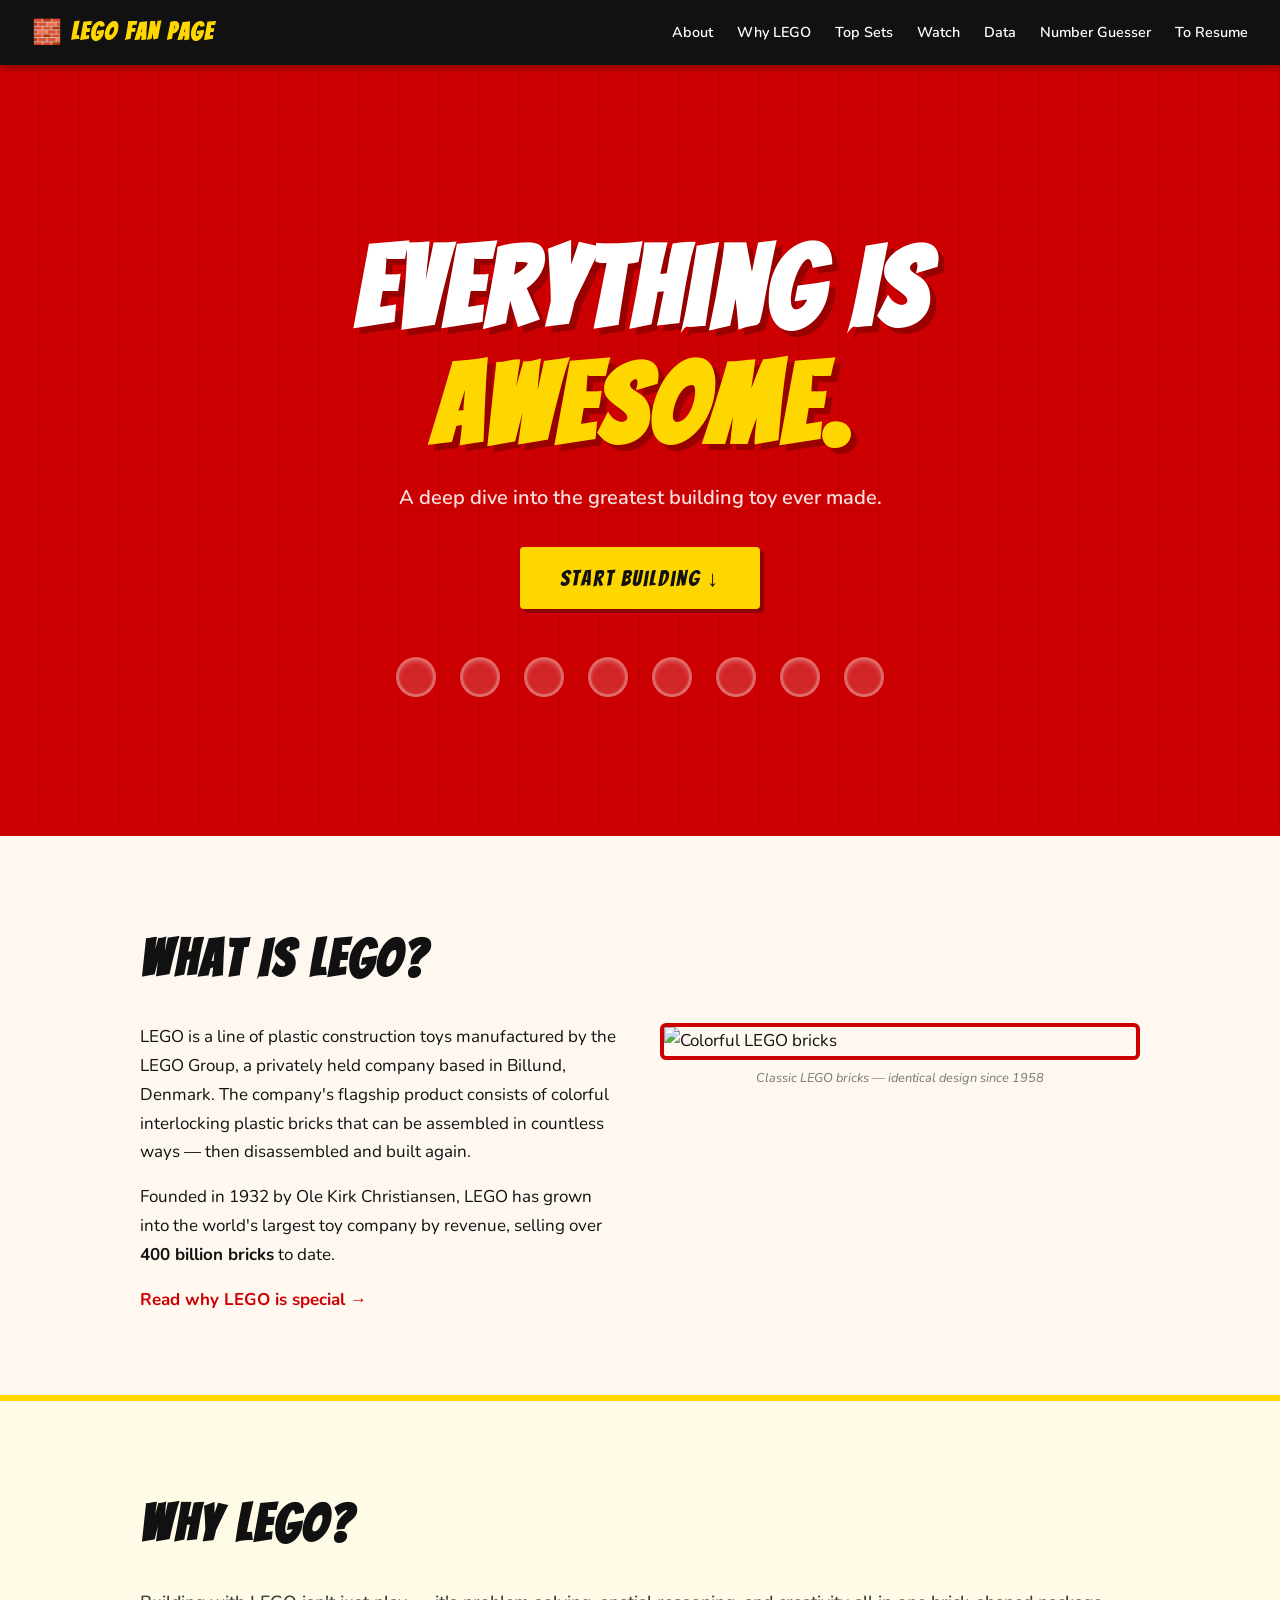
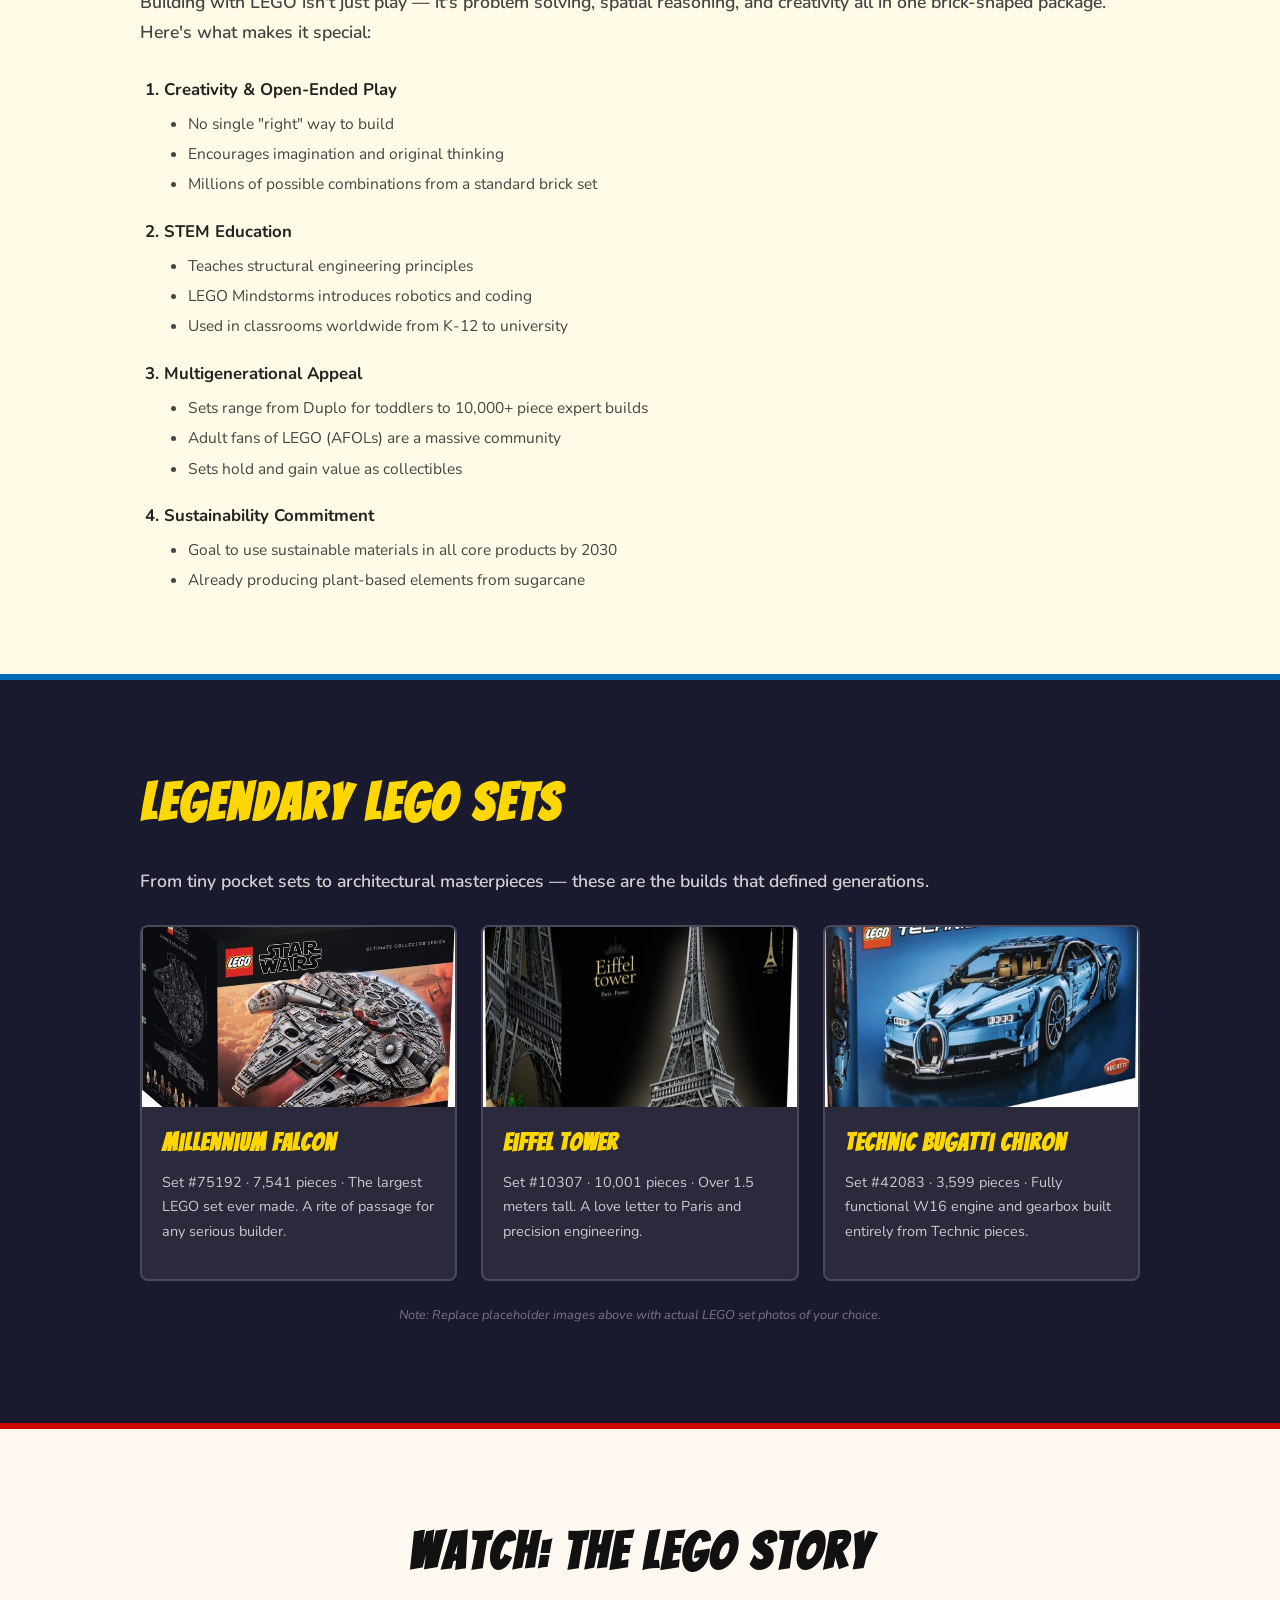
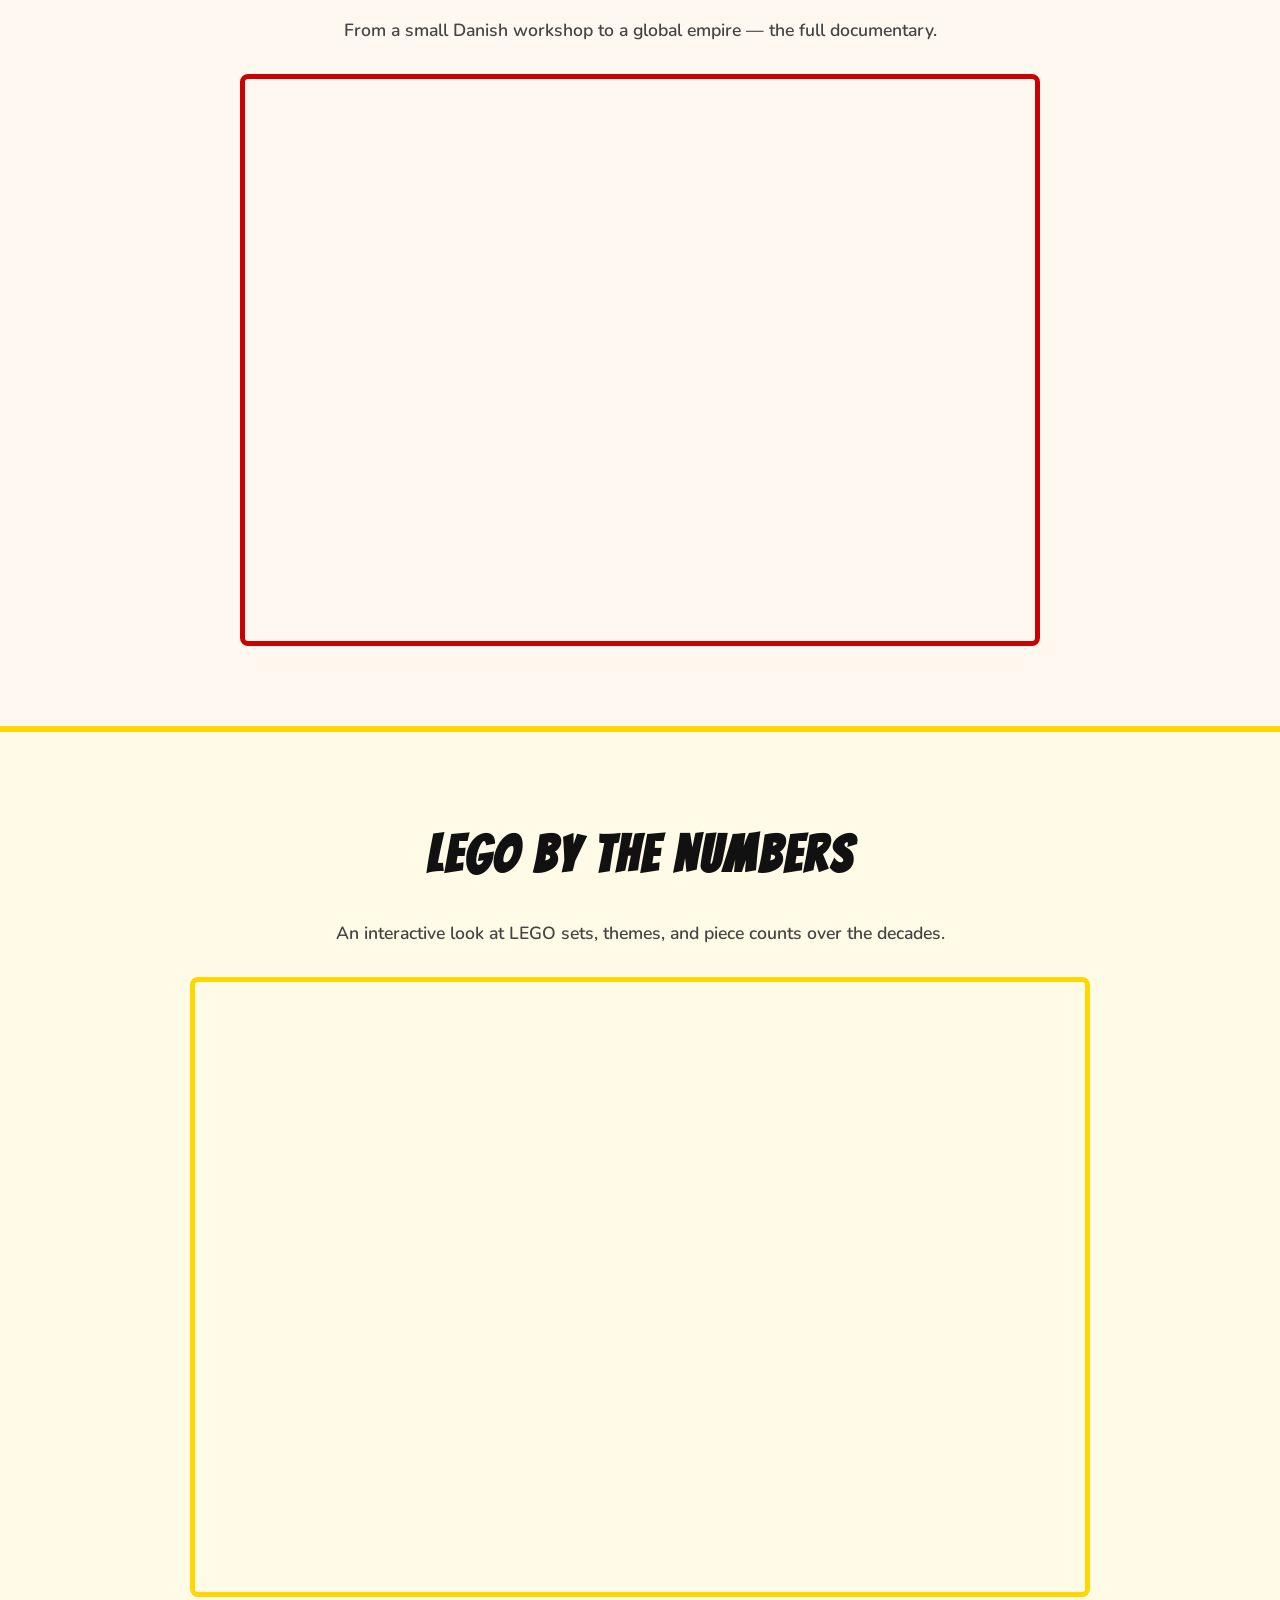
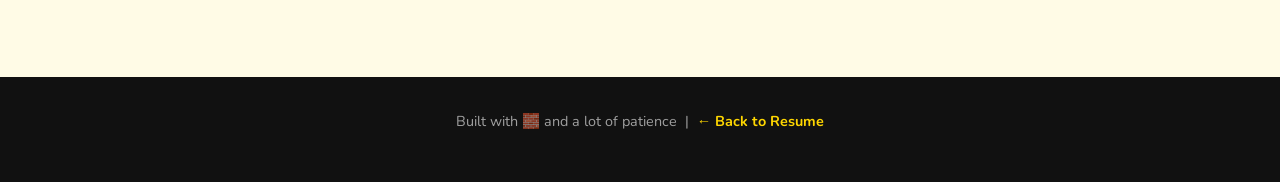
==== legos.html @ 90eaa59e "Add files via upload" ====
<!DOCTYPE html>
<html lang="en">
<head>
  <meta charset="UTF-8" />
  <meta name="viewport" content="width=device-width, initial-scale=1.0" />
  <title>The World of LEGO</title>
  <link rel="stylesheet" href="css/legos.css" />
  <link href="https://fonts.googleapis.com/css2?family=Bangers&family=Nunito:wght@400;600;700&display=swap" rel="stylesheet" />
</head>
<body>

  <!-- NAV -->
  <nav class="topnav">
    <span class="nav-logo">🧱 LEGO FAN PAGE</span>
    <div class="nav-links">
      <a href="#about">About</a>
      <a href="#why-lego">Why LEGO</a>
      <a href="#sets">Top Sets</a>
      <a href="#video">Watch</a>
      <a href="#data">Data</a>
      <a href="numberGuesser.html">Number Guesser</a>
      <a href="index.html">To Resume</a>
    </div>
  </nav>

  <!-- HERO -->
  <header class="hero">
    <div class="hero-inner">
      <h1 class="hero-title">Everything Is<br><span class="yellow">AWESOME.</span></h1>
      <p class="hero-sub">A deep dive into the greatest building toy ever made.</p>
      <a href="#about" class="btn-hero">Start Building ↓</a>
    </div>
    <div class="hero-studs">
      <div class="stud"></div><div class="stud"></div><div class="stud"></div>
      <div class="stud"></div><div class="stud"></div><div class="stud"></div>
      <div class="stud"></div><div class="stud"></div>
    </div>
  </header>

  <!-- ABOUT -->
  <div id="about" class="section section-red">
    <div class="container">
      <h2>What Is LEGO?</h2>
      <div class="two-col">
        <div>
          <p>LEGO is a line of plastic construction toys manufactured by the LEGO Group, a privately held company based in Billund, Denmark. The company's flagship product consists of colorful interlocking plastic bricks that can be assembled in countless ways — then disassembled and built again.</p>
          <p>Founded in 1932 by Ole Kirk Christiansen, LEGO has grown into the world's largest toy company by revenue, selling over <strong>400 billion bricks</strong> to date.</p>
          <a href="#why-lego" class="anchor-link">Read why LEGO is special →</a>
        </div>
        <div class="img-card">
          <img src="https://upload.wikimedia.org/wikipedia/commons/thumb/1/19/Lego_bricks.jpg/1280px-Lego_bricks.jpg" alt="Colorful LEGO bricks" />
          <span class="img-caption">Classic LEGO bricks — identical design since 1958</span>
        </div>
      </div>
    </div>
  </div>

  <!-- WHY LEGO (anchor target) -->
  <div id="why-lego" class="section section-yellow">
    <div class="container">
      <h2>Why LEGO?</h2>
      <p class="lead">Building with LEGO isn't just play — it's problem solving, spatial reasoning, and creativity all in one brick-shaped package. Here's what makes it special:</p>

      <!-- REQUIREMENT: Ordered list containing an unordered list -->
      <ol class="main-list">
        <li>
          <strong>Creativity & Open-Ended Play</strong>
          <ul class="sub-list">
            <li>No single "right" way to build</li>
            <li>Encourages imagination and original thinking</li>
            <li>Millions of possible combinations from a standard brick set</li>
          </ul>
        </li>
        <li>
          <strong>STEM Education</strong>
          <ul class="sub-list">
            <li>Teaches structural engineering principles</li>
            <li>LEGO Mindstorms introduces robotics and coding</li>
            <li>Used in classrooms worldwide from K-12 to university</li>
          </ul>
        </li>
        <li>
          <strong>Multigenerational Appeal</strong>
          <ul class="sub-list">
            <li>Sets range from Duplo for toddlers to 10,000+ piece expert builds</li>
            <li>Adult fans of LEGO (AFOLs) are a massive community</li>
            <li>Sets hold and gain value as collectibles</li>
          </ul>
        </li>
        <li>
          <strong>Sustainability Commitment</strong>
          <ul class="sub-list">
            <li>Goal to use sustainable materials in all core products by 2030</li>
            <li>Already producing plant-based elements from sugarcane</li>
          </ul>
        </li>
      </ol>
    </div>
  </div>

  <!-- TOP SETS -->
  <div id="sets" class="section section-dark">
    <div class="container">
      <h2>Legendary LEGO Sets</h2>
      <p class="lead">From tiny pocket sets to architectural masterpieces — these are the builds that defined generations.</p>
      <div class="card-grid">

        <div class="set-card">
          <img src="assets/img/millenniumFalcon.jpg" alt="LEGO Millennium Falcon placeholder" />
          <div class="set-info">
            <h3>Millennium Falcon</h3>
            <p>Set #75192 · 7,541 pieces · The largest LEGO set ever made. A rite of passage for any serious builder.</p>
          </div>
        </div>

        <div class="set-card">
          <img src="assets/img/eiffelTower.jpg" alt="LEGO Eiffel Tower placeholder" />
          <div class="set-info">
            <h3>Eiffel Tower</h3>
            <p>Set #10307 · 10,001 pieces · Over 1.5 meters tall. A love letter to Paris and precision engineering.</p>
          </div>
        </div>

        <div class="set-card">
          <img src="assets/img/bugatti.jpg" alt="LEGO Technic Bugatti placeholder" />
          <div class="set-info">
            <h3>Technic Bugatti Chiron</h3>
            <p>Set #42083 · 3,599 pieces · Fully functional W16 engine and gearbox built entirely from Technic pieces.</p>
          </div>
        </div>

      </div>
      <p class="img-note">Note: Replace placeholder images above with actual LEGO set photos of your choice.</p>
    </div>
  </div>

  <!-- VIDEO -->
  <div id="video" class="section section-red">
    <div class="container center">
      <h2>Watch: The LEGO Story</h2>
      <p class="lead">From a small Danish workshop to a global empire — the full documentary.</p>
      <!-- REQUIREMENT: Embedded YouTube video -->
      <div class="video-wrapper">
        <iframe
          width="560" height="315"
          src="https://www.youtube.com/embed/NdDU_BBJW9Y"
          title="The LEGO Story"
          frameborder="0"
          allow="accelerometer; autoplay; clipboard-write; encrypted-media; gyroscope; picture-in-picture"
          allowfullscreen>
        </iframe>
      </div>
    </div>
  </div>

  <!-- TABLEAU DATA -->
  <div id="data" class="section section-yellow">
    <div class="container center">
      <h2>LEGO By The Numbers</h2>
      <p class="lead">An interactive look at LEGO sets, themes, and piece counts over the decades.</p>
      <!-- REQUIREMENT: Live Tableau embed -->
      <div class="tableau-wrapper">
        <div class='tableauPlaceholder' id='viz1' style='position:relative'>
          <noscript>
            <a href='#'>
              <img alt='LEGO Data' src='https://public.tableau.com/static/images/Le/LegoSetDatabase/Dashboard1/1_rss.png' style='border: none' />
            </a>
          </noscript>
          <object class='tableauViz' style='display:none;'>
            <param name='host_url' value='https%3A%2F%2Fpublic.tableau.com%2F' />
            <param name='embed_code_version' value='3' />
            <param name='site_root' value='' />
            <param name='name' value='LegoSetDatabase/Dashboard1' />
            <param name='tabs' value='no' />
            <param name='toolbar' value='yes' />
            <param name='static_image' value='https://public.tableau.com/static/images/Le/LegoSetDatabase/Dashboard1/1.png' />
            <param name='animate_transition' value='yes' />
            <param name='display_static_image' value='yes' />
            <param name='display_spinner' value='yes' />
            <param name='display_overlay' value='yes' />
            <param name='display_count' value='yes' />
            <param name='language' value='en-US' />
          </object>
        </div>
        <script type='text/javascript'>
          var divElement = document.getElementById('viz1');
          var vizElement = divElement.getElementsByTagName('object')[0];
          vizElement.style.width = '100%';
          vizElement.style.height = '600px';
          var scriptElement = document.createElement('script');
          scriptElement.src = 'https://public.tableau.com/javascripts/api/viz_v1.js';
          vizElement.parentNode.insertBefore(scriptElement, vizElement);
        </script>
      </div>
    </div>
  </div>

  <!-- FOOTER -->
  <footer class="footer">
    <p>Built with 🧱 and a lot of patience &nbsp;|&nbsp; <a href="index.html">← Back to Resume</a></p>
  </footer>

</body>
</html>
---- css/legos.css ----
/* =============================================
   legos.css — From-scratch LEGO fan page styles
   ============================================= */

/* --- CSS Variables & Reset --- */
*, *::before, *::after {
  box-sizing: border-box;
  margin: 0;
  padding: 0;
}

:root {
  --lego-red: #CC0000;
  --lego-yellow: #FFD700;
  --lego-blue: #006CB7;
  --lego-dark: #1a1a2e;
  --lego-black: #111111;
  --lego-white: #FFFFFF;
  --font-display: 'Bangers', cursive;
  --font-body: 'Nunito', sans-serif;
}

/* --- Base --- */
body {
  font-family: var(--font-body);
  font-size: 17px;
  line-height: 1.7;
  color: var(--lego-black);
  background-color: #f7f3eb;
}

/* --- NAV --- */
.topnav {
  position: sticky;
  top: 0;
  z-index: 100;
  background-color: var(--lego-black);
  color: var(--lego-white);
  display: flex;
  align-items: center;
  justify-content: space-between;
  padding: 0.75rem 2rem;
  font-family: var(--font-body);
  font-weight: 700;
  box-shadow: 0 2px 8px rgba(0,0,0,0.4);
}

.nav-logo {
  font-family: var(--font-display);
  font-size: 1.5rem;
  letter-spacing: 2px;
  color: var(--lego-yellow);
}

.nav-links {
  display: flex;
  gap: 1.5rem;
  flex-wrap: wrap;
}

.nav-links a {
  color: var(--lego-white);
  text-decoration: none;
  font-size: 0.9rem;
  font-weight: 600;
  transition: color 0.2s;
}

.nav-links a:hover {
  color: var(--lego-yellow);
}

/* --- HERO --- */
.hero {
  background-color: var(--lego-red);
  background-image:
    repeating-linear-gradient(
      0deg, transparent, transparent 39px,
      rgba(0,0,0,0.08) 39px, rgba(0,0,0,0.08) 40px
    ),
    repeating-linear-gradient(
      90deg, transparent, transparent 39px,
      rgba(0,0,0,0.08) 39px, rgba(0,0,0,0.08) 40px
    );
  min-height: 85vh;
  display: flex;
  flex-direction: column;
  align-items: center;
  justify-content: center;
  text-align: center;
  padding: 4rem 2rem 2rem;
  position: relative;
  overflow: hidden;
}

.hero-inner {
  position: relative;
  z-index: 2;
}

.hero-title {
  font-family: var(--font-display);
  font-size: clamp(3.5rem, 10vw, 7rem);
  color: var(--lego-white);
  letter-spacing: 4px;
  line-height: 1.05;
  text-shadow: 6px 6px 0 rgba(0,0,0,0.25);
}

.hero-title .yellow {
  color: var(--lego-yellow);
}

.hero-sub {
  font-size: 1.25rem;
  color: rgba(255,255,255,0.88);
  margin: 1rem 0 2rem;
  font-weight: 600;
}

.btn-hero {
  display: inline-block;
  background-color: var(--lego-yellow);
  color: var(--lego-black);
  font-family: var(--font-display);
  font-size: 1.4rem;
  letter-spacing: 2px;
  padding: 0.75rem 2.5rem;
  border-radius: 4px;
  text-decoration: none;
  transition: transform 0.15s, box-shadow 0.15s;
  box-shadow: 4px 4px 0 rgba(0,0,0,0.3);
}

.btn-hero:hover {
  transform: translateY(-2px);
  box-shadow: 6px 6px 0 rgba(0,0,0,0.3);
}

/* Decorative studs row */
.hero-studs {
  display: flex;
  gap: 24px;
  margin-top: 3rem;
  position: relative;
  z-index: 2;
}

.stud {
  width: 40px;
  height: 40px;
  background: rgba(255,255,255,0.15);
  border: 3px solid rgba(255,255,255,0.3);
  border-radius: 50%;
  box-shadow: inset 0 2px 4px rgba(255,255,255,0.2);
}

/* --- SECTIONS --- */
.section {
  padding: 5rem 2rem;
}

.section-red {
  background-color: #fff8f0;
  border-top: 6px solid var(--lego-red);
}

.section-yellow {
  background-color: #fffbe6;
  border-top: 6px solid var(--lego-yellow);
}

.section-dark {
  background-color: var(--lego-dark);
  color: var(--lego-white);
  border-top: 6px solid var(--lego-blue);
}

.container {
  max-width: 1000px;
  margin: 0 auto;
}

.center {
  text-align: center;
}

/* --- TYPOGRAPHY --- */
h2 {
  font-family: var(--font-display);
  font-size: clamp(2rem, 5vw, 3.2rem);
  letter-spacing: 3px;
  margin-bottom: 1.25rem;
  color: inherit;
}

.section-dark h2 {
  color: var(--lego-yellow);
}

h3 {
  font-family: var(--font-display);
  font-size: 1.5rem;
  letter-spacing: 1px;
  margin-bottom: 0.4rem;
  color: var(--lego-red);
}

.section-dark h3 {
  color: var(--lego-yellow);
}

p {
  margin-bottom: 1rem;
  color: inherit;
}

.lead {
  font-size: 1.1rem;
  font-weight: 600;
  margin-bottom: 1.75rem;
  color: #444;
}

.section-dark .lead {
  color: rgba(255,255,255,0.8);
}

/* --- TWO-COL LAYOUT DIV --- */
.two-col {
  display: flex;
  gap: 2.5rem;
  align-items: flex-start;
  flex-wrap: wrap;
}

.two-col > div {
  flex: 1;
  min-width: 260px;
}

/* --- IMAGE CARD DIV --- */
.img-card {
  display: flex;
  flex-direction: column;
  gap: 0.5rem;
}

.img-card img {
  width: 100%;
  border-radius: 6px;
  border: 4px solid var(--lego-red);
  display: block;
}

.img-caption {
  font-size: 0.8rem;
  color: #777;
  font-style: italic;
  text-align: center;
}

.anchor-link {
  color: var(--lego-red);
  font-weight: 700;
  text-decoration: none;
}

.anchor-link:hover {
  text-decoration: underline;
}

/* --- LISTS --- */
.main-list {
  list-style: decimal;
  padding-left: 1.5rem;
  display: flex;
  flex-direction: column;
  gap: 1.25rem;
}

.main-list > li {
  font-weight: 700;
  font-size: 1.05rem;
  color: #222;
}

.sub-list {
  list-style: disc;
  padding-left: 1.5rem;
  margin-top: 0.4rem;
  display: flex;
  flex-direction: column;
  gap: 0.25rem;
}

.sub-list li {
  font-weight: 400;
  font-size: 0.97rem;
  color: #444;
}

/* --- SET CARDS DIV --- */
.card-grid {
  display: grid;
  grid-template-columns: repeat(auto-fit, minmax(260px, 1fr));
  gap: 1.5rem;
  margin-top: 1.5rem;
}

.set-card {
  background: rgba(255,255,255,0.07);
  border: 2px solid rgba(255,255,255,0.15);
  border-radius: 8px;
  overflow: hidden;
  transition: transform 0.2s;
}

.set-card:hover {
  transform: translateY(-4px);
}

.set-card img {
  width: 100%;
  height: 180px;
  object-fit: cover;
  display: block;
}

.set-info {
  padding: 1rem 1.25rem 1.25rem;
}

.set-info p {
  font-size: 0.9rem;
  color: rgba(255,255,255,0.75);
}

.img-note {
  font-size: 0.8rem;
  color: rgba(255,255,255,0.4);
  font-style: italic;
  margin-top: 1.5rem;
  text-align: center;
}

/* --- VIDEO --- */
.video-wrapper {
  position: relative;
  padding-bottom: 56.25%;
  height: 0;
  overflow: hidden;
  max-width: 800px;
  margin: 0 auto;
  border: 5px solid var(--lego-red);
  border-radius: 8px;
}

.video-wrapper iframe {
  position: absolute;
  top: 0;
  left: 0;
  width: 100%;
  height: 100%;
}

/* --- TABLEAU --- */
.tableau-wrapper {
  max-width: 900px;
  margin: 0 auto;
  border: 5px solid var(--lego-yellow);
  border-radius: 8px;
  overflow: hidden;
  min-height: 620px;
}

/* --- FOOTER --- */
.footer {
  background-color: var(--lego-black);
  color: rgba(255,255,255,0.6);
  text-align: center;
  padding: 2rem 1rem;
  font-size: 0.9rem;
  font-family: var(--font-body);
}

.footer a {
  color: var(--lego-yellow);
  text-decoration: none;
  font-weight: 700;
}

.footer a:hover {
  text-decoration: underline;
}

/* --- RESPONSIVE --- */
@media (max-width: 640px) {
  .topnav {
    flex-direction: column;
    gap: 0.5rem;
    padding: 1rem;
  }

  .nav-links {
    gap: 0.75rem;
    justify-content: center;
  }

  .hero-studs {
    display: none;
  }

  .two-col {
    flex-direction: column;
  }
}
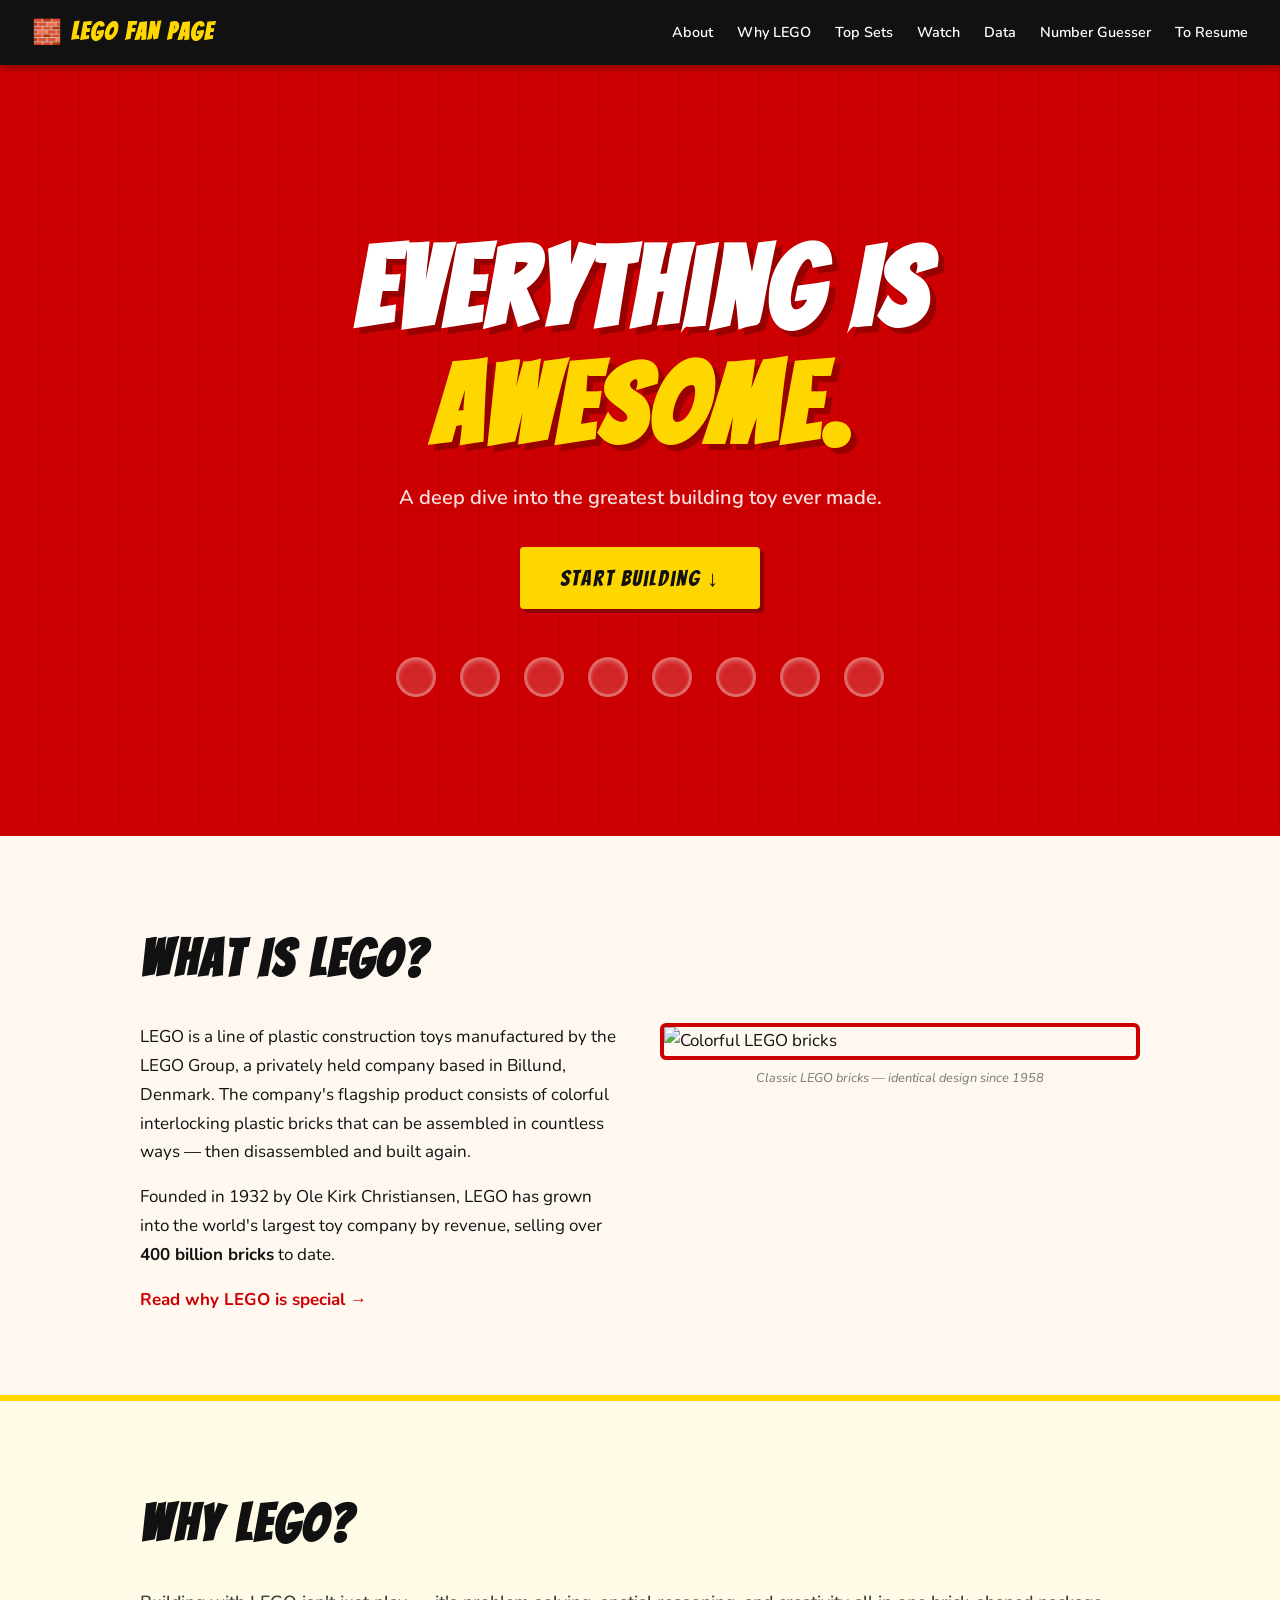
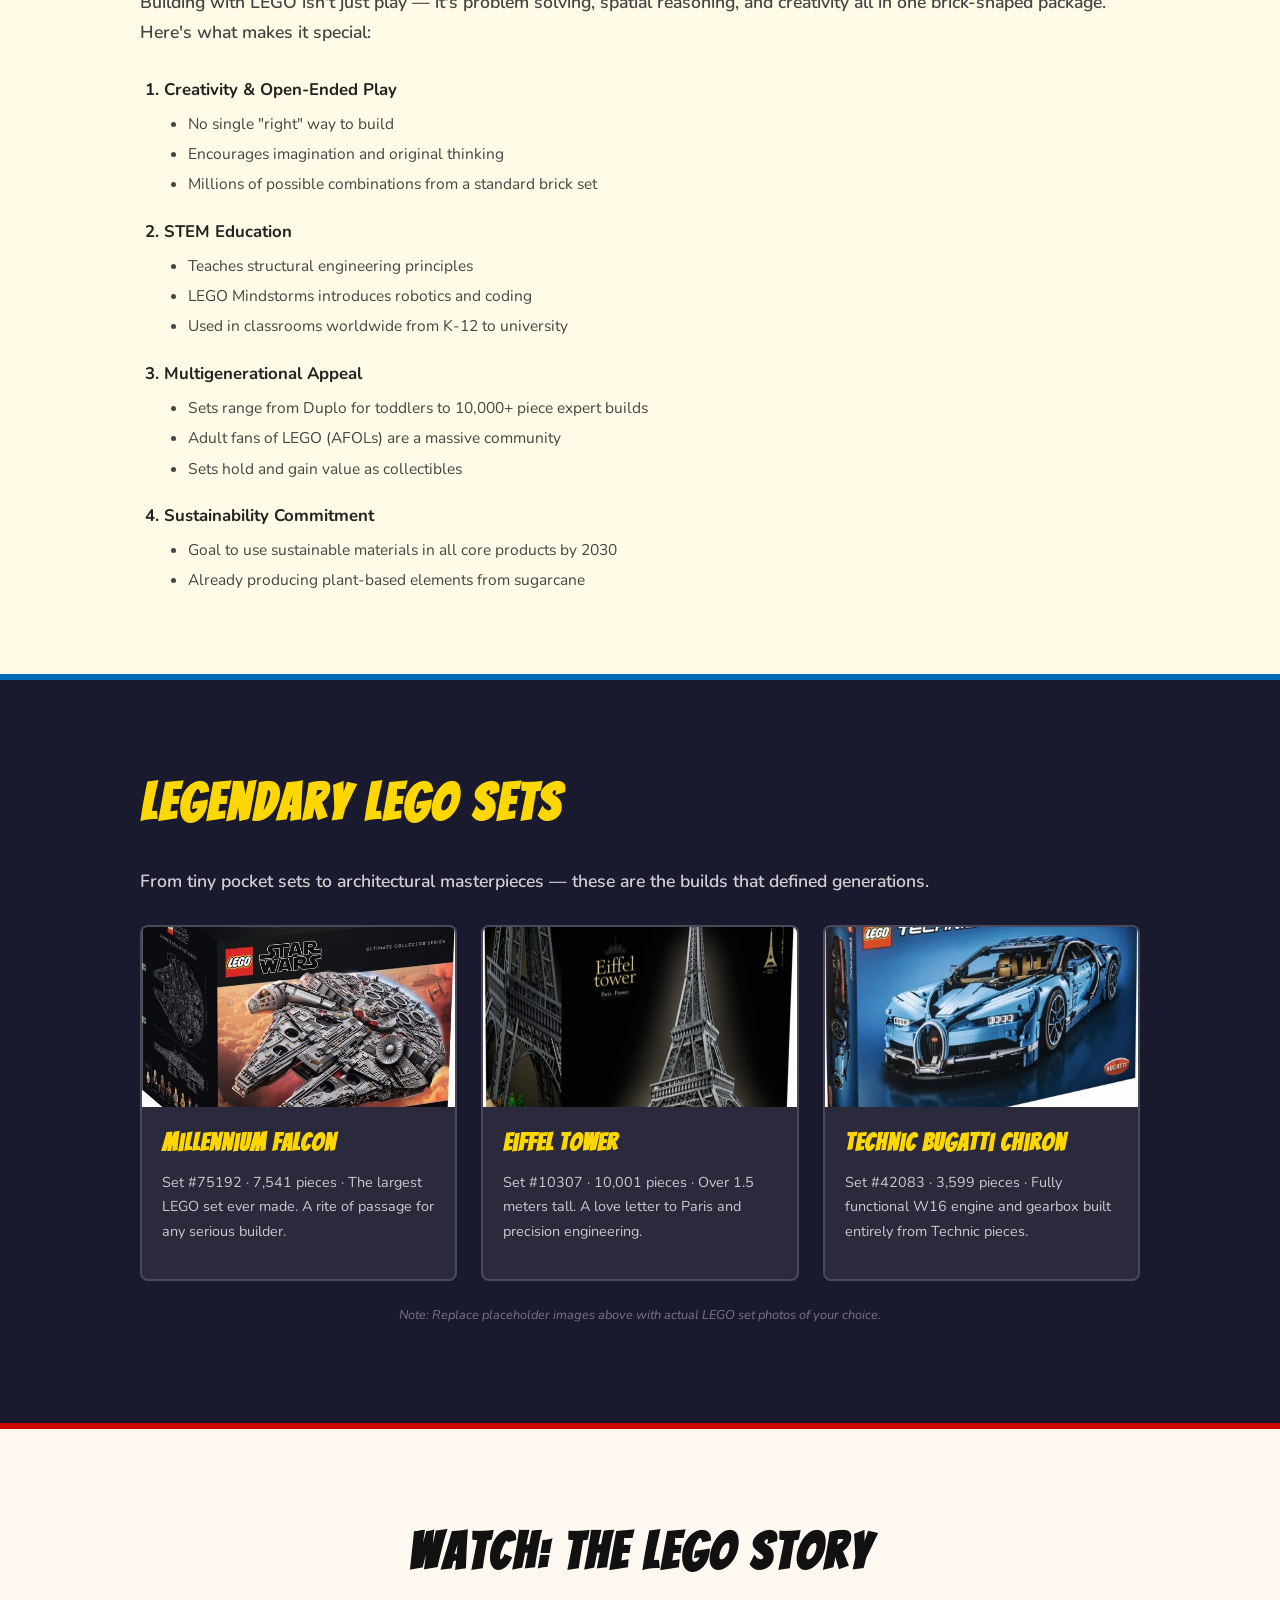
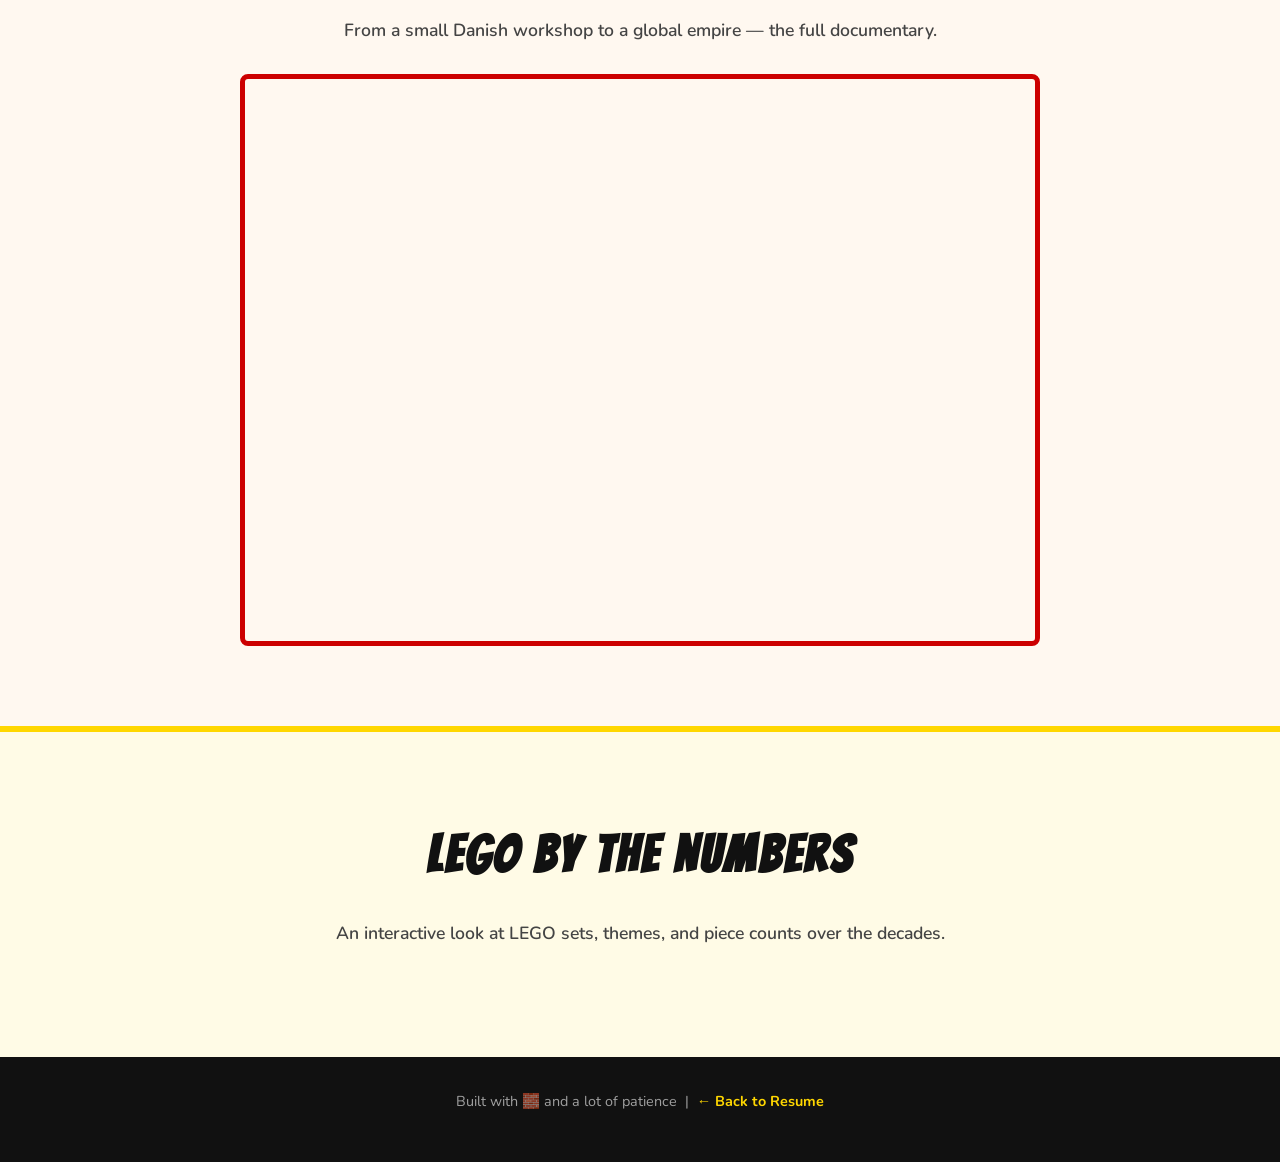
==== commit 339ab05e: "Add files via upload" ====
--- a/legos.html
+++ b/legos.html
@@ -159,39 +159,7 @@
       <h2>LEGO By The Numbers</h2>
       <p class="lead">An interactive look at LEGO sets, themes, and piece counts over the decades.</p>
       <!-- REQUIREMENT: Live Tableau embed -->
-      <div class="tableau-wrapper">
-        <div class='tableauPlaceholder' id='viz1' style='position:relative'>
-          <noscript>
-            <a href='#'>
-              <img alt='LEGO Data' src='https://public.tableau.com/static/images/Le/LegoSetDatabase/Dashboard1/1_rss.png' style='border: none' />
-            </a>
-          </noscript>
-          <object class='tableauViz' style='display:none;'>
-            <param name='host_url' value='https%3A%2F%2Fpublic.tableau.com%2F' />
-            <param name='embed_code_version' value='3' />
-            <param name='site_root' value='' />
-            <param name='name' value='LegoSetDatabase/Dashboard1' />
-            <param name='tabs' value='no' />
-            <param name='toolbar' value='yes' />
-            <param name='static_image' value='https://public.tableau.com/static/images/Le/LegoSetDatabase/Dashboard1/1.png' />
-            <param name='animate_transition' value='yes' />
-            <param name='display_static_image' value='yes' />
-            <param name='display_spinner' value='yes' />
-            <param name='display_overlay' value='yes' />
-            <param name='display_count' value='yes' />
-            <param name='language' value='en-US' />
-          </object>
-        </div>
-        <script type='text/javascript'>
-          var divElement = document.getElementById('viz1');
-          var vizElement = divElement.getElementsByTagName('object')[0];
-          vizElement.style.width = '100%';
-          vizElement.style.height = '600px';
-          var scriptElement = document.createElement('script');
-          scriptElement.src = 'https://public.tableau.com/javascripts/api/viz_v1.js';
-          vizElement.parentNode.insertBefore(scriptElement, vizElement);
-        </script>
-      </div>
+      <div class='tableauPlaceholder' id='viz1776890433726' style='position: relative'><noscript><a href='#'><img alt='Dashboard 2 ' src='https:&#47;&#47;public.tableau.com&#47;static&#47;images&#47;Bo&#47;Book1_16029860498270&#47;Dashboard2&#47;1_rss.png' style='border: none' /></a></noscript><object class='tableauViz'  style='display:none;'><param name='host_url' value='https%3A%2F%2Fpublic.tableau.com%2F' /> <param name='embed_code_version' value='3' /> <param name='site_root' value='' /><param name='name' value='Book1_16029860498270&#47;Dashboard2' /><param name='tabs' value='no' /><param name='toolbar' value='yes' /><param name='static_image' value='https:&#47;&#47;public.tableau.com&#47;static&#47;images&#47;Bo&#47;Book1_16029860498270&#47;Dashboard2&#47;1.png' /> <param name='animate_transition' value='yes' /><param name='display_static_image' value='yes' /><param name='display_spinner' value='yes' /><param name='display_overlay' value='yes' /><param name='display_count' value='yes' /><param name='language' value='en-US' /></object></div>                <script type='text/javascript'>                    var divElement = document.getElementById('viz1776890433726');                    var vizElement = divElement.getElementsByTagName('object')[0];                    if ( divElement.offsetWidth > 800 ) { vizElement.style.width='100%';vizElement.style.maxWidth='1080px';vizElement.style.height=(divElement.offsetWidth*0.75)+'px';vizElement.style.maxHeight='1107px';} else if ( divElement.offsetWidth > 500 ) { vizElement.style.width='100%';vizElement.style.maxWidth='1080px';vizElement.style.height=(divElement.offsetWidth*0.75)+'px';vizElement.style.maxHeight='1107px';} else { vizElement.style.width='100%';vizElement.style.height='1227px';}                     var scriptElement = document.createElement('script');                    scriptElement.src = 'https://public.tableau.com/javascripts/api/viz_v1.js';                    vizElement.parentNode.insertBefore(scriptElement, vizElement);                </script>
     </div>
   </div>
 
